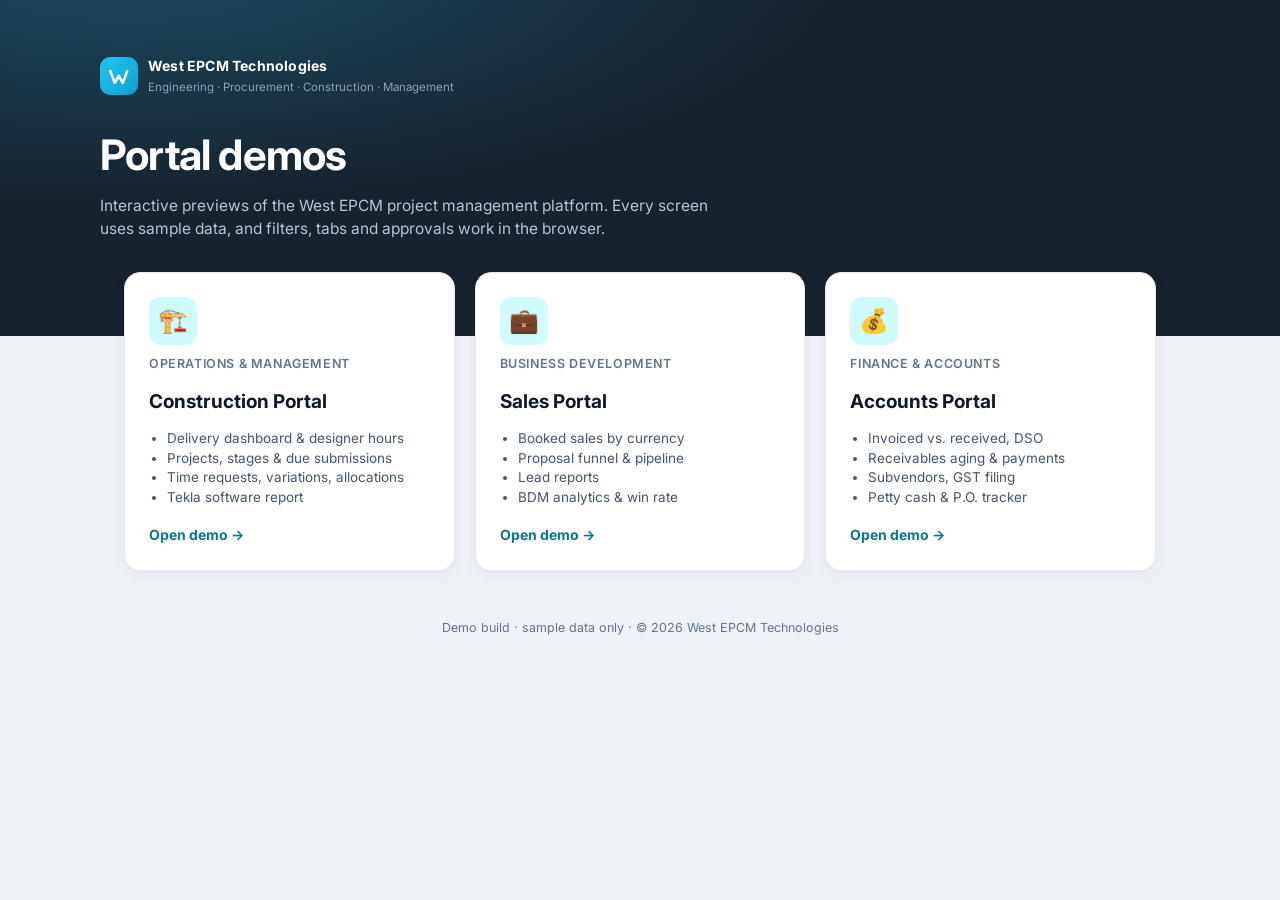
==== demo/index.html @ 6e312eb2 "Add standalone HTML demos: construction, sales and accounts portals Self-contained demo pages (sampl" ====
<!doctype html>
<html lang="en">
<head>
<meta charset="utf-8">
<meta name="viewport" content="width=device-width, initial-scale=1">
<title>West EPCM Portal Demos</title>
<meta name="description" content="West EPCM Technologies — interactive portal demos: Construction, Sales and Accounts.">
<link rel="preconnect" href="https://fonts.googleapis.com">
<link href="https://fonts.googleapis.com/css2?family=Inter:wght@400;500;600;700;800&display=swap" rel="stylesheet">
<style>
:root {
  color-scheme: light;
  --brand-ink: #18212e;
  --brand-surface: #222e3e;
  --brand-cyan: #22c7f0;
  --brand-cyan-strong: #0e9ed1;
  --brand-gold: #c9a227;
  --side-text: #f5f8fc;
  --side-muted: #93a1b5;

  --bg: #eef2f7;
  --card: #ffffff;
  --card-2: #f7f9fc;
  --border: #e6ebf2;
  --text: #0f172a;
  --text-2: #475569;
  --muted: #64748b;
  --accent: #0e7490;
  --accent-soft: #cffafe;
  --grid: #e8ecf2;
  --axis: #94a3b8;

  --good: #0f9d58;   --good-bg: #e3f6ec;
  --warn: #b26b00;   --warn-bg: #fff3d6;
  --bad: #c62828;    --bad-bg: #fde7e7;
  --info: #1d63b8;   --info-bg: #e3eefc;
  --neutral-bg: #eef1f5;

  --s1: #2a78d6; --s2: #eb6834; --s3: #1baf7a; --s4: #eda100;
  --s5: #e87ba4; --s6: #008300; --s7: #6250d6; --s8: #e34948;
  --seq1: #cde2fb; --seq2: #86b6ef; --seq3: #3987e5; --seq4: #1c5cab; --seq5: #0d366b;

  --shadow: 0 1px 2px rgba(15, 23, 42, .04), 0 4px 16px rgba(15, 23, 42, .05);
  --radius: 14px;
}
@media (prefers-color-scheme: dark) {
  :root:not([data-theme="light"]) {
    color-scheme: dark;
    --bg: #111821; --card: #1a2330; --card-2: #202b3a; --border: #2c3848;
    --text: #e8edf4; --text-2: #b8c3d1; --muted: #8b98aa; --accent: #22c7f0; --accent-soft: #123947;
    --grid: #263243; --axis: #5b6a7e;
    --good: #4cc98a; --good-bg: #133526; --warn: #f0b44c; --warn-bg: #3a2c10;
    --bad: #f07575; --bad-bg: #3d1a1d; --info: #6ea8f0; --info-bg: #15294a; --neutral-bg: #253041;
    --s1: #3987e5; --s2: #d95926; --s3: #199e70; --s4: #c98500;
    --s5: #d55181; --s6: #008300; --s7: #9085e9; --s8: #e66767;
    --seq1: #184f95; --seq2: #256abf; --seq3: #3987e5; --seq4: #6da7ec; --seq5: #b7d3f6;
    --shadow: 0 1px 2px rgba(0,0,0,.3), 0 6px 18px rgba(0,0,0,.25);
  }
}
:root[data-theme="dark"] {
  color-scheme: dark;
  --bg: #111821; --card: #1a2330; --card-2: #202b3a; --border: #2c3848;
  --text: #e8edf4; --text-2: #b8c3d1; --muted: #8b98aa; --accent: #22c7f0; --accent-soft: #123947;
  --grid: #263243; --axis: #5b6a7e;
  --good: #4cc98a; --good-bg: #133526; --warn: #f0b44c; --warn-bg: #3a2c10;
  --bad: #f07575; --bad-bg: #3d1a1d; --info: #6ea8f0; --info-bg: #15294a; --neutral-bg: #253041;
  --s1: #3987e5; --s2: #d95926; --s3: #199e70; --s4: #c98500;
  --s5: #d55181; --s6: #008300; --s7: #9085e9; --s8: #e66767;
  --seq1: #184f95; --seq2: #256abf; --seq3: #3987e5; --seq4: #6da7ec; --seq5: #b7d3f6;
  --shadow: 0 1px 2px rgba(0,0,0,.3), 0 6px 18px rgba(0,0,0,.25);
}

* { box-sizing: border-box; }
html, body { margin: 0; }
body {
  font-family: "Inter", system-ui, -apple-system, "Segoe UI", Roboto, sans-serif;
  background: var(--bg); color: var(--text); font-size: 14px; line-height: 1.45;
  -webkit-font-smoothing: antialiased;
}
button, input, select { font: inherit; color: inherit; }
.num { font-variant-numeric: tabular-nums; }

/* ---------- Shell ---------- */
.app { display: grid; grid-template-columns: 252px 1fr; min-height: 100vh; }
.sidebar {
  background: var(--brand-ink); color: var(--side-text); padding: 18px 14px;
  position: sticky; top: 0; height: 100vh; overflow-y: auto; display: flex; flex-direction: column; gap: 18px;
}
.brand { display: flex; align-items: center; gap: 10px; padding: 4px 6px 14px; border-bottom: 1px solid rgba(255,255,255,.08); }
.logo { width: 38px; height: 38px; border-radius: 10px; display: grid; place-items: center;
  background: linear-gradient(135deg, var(--brand-cyan), var(--brand-cyan-strong)); color: #fff; flex: none; }
.logo svg { width: 62%; height: 62%; }
.brand b { display: block; font-size: 14px; letter-spacing: .2px; }
.brand small { color: var(--side-muted); font-size: 11.5px; }
.nav-group h6 { margin: 0 0 6px 8px; font-size: 10.5px; letter-spacing: 1.2px; text-transform: uppercase; color: var(--side-muted); font-weight: 600; }
.nav-item { display: flex; align-items: center; gap: 10px; width: 100%; padding: 9px 10px; border: 0; background: none;
  border-radius: 9px; color: #cfd8e3; cursor: pointer; text-align: left; font-size: 13.5px; }
.nav-item:hover { background: rgba(255,255,255,.06); color: #fff; }
.nav-item.active { background: rgba(34,199,240,.14); color: #fff; box-shadow: inset 3px 0 0 var(--brand-cyan); }
.nav-item .ico { width: 18px; text-align: center; opacity: .9; }
.nav-item .badge { margin-left: auto; background: var(--brand-gold); color: #1b1b1b; border-radius: 999px; font-size: 11px; padding: 1px 7px; font-weight: 700; }
.side-foot { margin-top: auto; font-size: 12px; color: var(--side-muted); padding: 10px 8px 0; border-top: 1px solid rgba(255,255,255,.08); }
.side-foot a { color: var(--brand-cyan); text-decoration: none; display: block; padding: 3px 0; }
.side-foot a:hover { text-decoration: underline; }

.main { min-width: 0; display: flex; flex-direction: column; }
.topbar { display: flex; align-items: center; gap: 14px; padding: 14px 28px; background: var(--card); border-bottom: 1px solid var(--border);
  position: sticky; top: 0; z-index: 5; }
.topbar h1 { font-size: 18px; margin: 0; font-weight: 700; }
.topbar .crumb { color: var(--muted); font-size: 12.5px; }
.topbar .spacer { flex: 1; }
.search { display: flex; align-items: center; gap: 8px; background: var(--card-2); border: 1px solid var(--border); border-radius: 10px; padding: 7px 12px; width: 260px; color: var(--muted); }
.search input { border: 0; outline: 0; background: transparent; width: 100%; }
.icon-btn { width: 36px; height: 36px; border-radius: 10px; border: 1px solid var(--border); background: var(--card); cursor: pointer; display: grid; place-items: center; position: relative; }
.icon-btn .dot { position: absolute; top: 6px; right: 7px; width: 8px; height: 8px; border-radius: 50%; background: var(--bad); border: 2px solid var(--card); }
.user { display: flex; align-items: center; gap: 10px; }
.avatar { width: 36px; height: 36px; border-radius: 50%; display: grid; place-items: center; font-weight: 700; font-size: 13px; color: #fff;
  background: linear-gradient(135deg, #0e7490, #1d4ed8); }
.user small { display: block; color: var(--muted); font-size: 11.5px; }
.menu-btn { display: none; }

.demo-banner { background: linear-gradient(90deg, rgba(34,199,240,.12), rgba(201,162,39,.12)); border-bottom: 1px solid var(--border);
  padding: 7px 28px; font-size: 12.5px; color: var(--text-2); display: flex; gap: 8px; align-items: center; flex-wrap: wrap; }
.demo-banner b { color: var(--accent); }

.content { padding: 24px 28px 48px; display: flex; flex-direction: column; gap: 20px; }
.view { display: none; flex-direction: column; gap: 20px; }
.view.active { display: flex; }

.page-head { display: flex; align-items: flex-end; justify-content: space-between; gap: 16px; flex-wrap: wrap; }
.page-head h2 { margin: 0; font-size: 22px; }
.page-head p { margin: 4px 0 0; color: var(--muted); }

/* ---------- Filters ---------- */
.filters { display: flex; gap: 10px; flex-wrap: wrap; align-items: center; }
.seg { display: inline-flex; background: var(--card); border: 1px solid var(--border); border-radius: 10px; padding: 3px; }
.seg button { border: 0; background: none; padding: 6px 12px; border-radius: 7px; cursor: pointer; color: var(--text-2); font-size: 13px; }
.seg button.on { background: var(--accent); color: #fff; }
:root[data-theme="dark"] .seg button.on { color: #0b1220; }
@media (prefers-color-scheme: dark) { :root:not([data-theme="light"]) .seg button.on { color: #0b1220; } }
.select { background: var(--card); border: 1px solid var(--border); border-radius: 10px; padding: 7px 10px; font-size: 13px; }
.btn { border: 1px solid var(--border); background: var(--card); border-radius: 10px; padding: 8px 14px; cursor: pointer; font-weight: 600; font-size: 13px; display: inline-flex; gap: 6px; align-items: center; }
.btn.primary { background: var(--accent); border-color: var(--accent); color: #fff; }
:root[data-theme="dark"] .btn.primary { color: #0b1220; }
@media (prefers-color-scheme: dark) { :root:not([data-theme="light"]) .btn.primary { color: #0b1220; } }
.btn.sm { padding: 4px 10px; font-size: 12px; border-radius: 8px; }
.btn.ok { color: var(--good); }
.btn.no { color: var(--bad); }
.btn:hover { filter: brightness(.97); }

/* ---------- KPI tiles ---------- */
.kpis { display: grid; grid-template-columns: repeat(auto-fit, minmax(190px, 1fr)); gap: 16px; }
.kpi { background: var(--card); border: 1px solid var(--border); border-radius: var(--radius); padding: 16px 18px; box-shadow: var(--shadow); display: flex; flex-direction: column; gap: 6px; min-width: 0; }
.kpi .lbl { color: var(--muted); font-size: 12.5px; font-weight: 600; display: flex; align-items: center; gap: 8px; }
.kpi .lbl .chip-ico { width: 26px; height: 26px; border-radius: 8px; display: grid; place-items: center; background: var(--accent-soft); font-size: 14px; }
.kpi .val { font-size: 26px; font-weight: 750; letter-spacing: -.5px; font-variant-numeric: tabular-nums; }
.kpi .val small { font-size: 13px; color: var(--muted); font-weight: 600; margin-left: 4px; }
.kpi .foot { display: flex; align-items: center; justify-content: space-between; gap: 8px; font-size: 12px; color: var(--muted); }
.delta { font-weight: 700; font-size: 12px; }
.delta.up { color: var(--good); } .delta.down { color: var(--bad); }
.kpi svg.spark { width: 84px; height: 26px; flex: none; }

/* ---------- Cards / grid ---------- */
.grid { display: grid; gap: 20px; }
.g-2 { grid-template-columns: repeat(2, minmax(0, 1fr)); }
.g-3-1 { grid-template-columns: minmax(0, 2fr) minmax(0, 1fr); }
.g-1-1-1 { grid-template-columns: repeat(3, minmax(0, 1fr)); }
.card { background: var(--card); border: 1px solid var(--border); border-radius: var(--radius); box-shadow: var(--shadow); padding: 18px 20px; min-width: 0; }
.card-h { display: flex; align-items: flex-start; justify-content: space-between; gap: 12px; margin-bottom: 12px; flex-wrap: wrap; }
.card-h h3 { margin: 0; font-size: 15px; }
.card-h p { margin: 2px 0 0; color: var(--muted); font-size: 12.5px; }
.legend { display: flex; gap: 14px; flex-wrap: wrap; font-size: 12px; color: var(--text-2); }
.legend span { display: inline-flex; align-items: center; gap: 6px; }
.legend i { width: 10px; height: 10px; border-radius: 3px; display: inline-block; }
.chart { width: 100%; position: relative; }
.chart svg { display: block; width: 100%; overflow: visible; }
.chart text { fill: var(--muted); font-size: 11px; font-family: inherit; }
.chart .gridline { stroke: var(--grid); stroke-width: 1; }
.chart .baseline { stroke: var(--axis); stroke-width: 1; }
.chart .hit { fill: transparent; cursor: crosshair; }
.chart .cross { stroke: var(--axis); stroke-dasharray: 3 3; }
.chart .dlabel { fill: var(--text-2); font-weight: 600; }

.tip { position: fixed; pointer-events: none; z-index: 50; background: var(--card); border: 1px solid var(--border); box-shadow: 0 8px 24px rgba(0,0,0,.18);
  border-radius: 10px; padding: 9px 11px; font-size: 12px; min-width: 150px; opacity: 0; transition: opacity .08s; color: var(--text); }
.tip.show { opacity: 1; }
.tip .t-h { font-weight: 700; margin-bottom: 5px; }
.tip .t-r { display: flex; align-items: center; gap: 8px; justify-content: space-between; }
.tip .t-r span:first-child { display: inline-flex; align-items: center; gap: 6px; color: var(--text-2); }
.tip i { width: 9px; height: 9px; border-radius: 2px; display: inline-block; }

/* ---------- Bars list / meters ---------- */
.hlist { display: flex; flex-direction: column; gap: 12px; }
.hrow { display: grid; grid-template-columns: 130px 1fr 72px; gap: 10px; align-items: center; font-size: 13px; }
.hrow .name { color: var(--text-2); white-space: nowrap; overflow: hidden; text-overflow: ellipsis; }
.hrow .v { text-align: right; font-weight: 650; font-variant-numeric: tabular-nums; }
.track { height: 10px; border-radius: 6px; background: var(--neutral-bg); overflow: hidden; }
.track > b { display: block; height: 100%; border-radius: 6px; background: var(--s1); }
.progress { display: flex; align-items: center; gap: 8px; min-width: 120px; }
.progress .track { flex: 1; height: 7px; }
.progress span { font-size: 12px; color: var(--muted); width: 34px; text-align: right; font-variant-numeric: tabular-nums; }

/* ---------- Tables ---------- */
.table-wrap { overflow-x: auto; margin: 0 -20px; padding: 0 20px; }
table { width: 100%; border-collapse: collapse; font-size: 13px; }
th { text-align: left; font-size: 11.5px; text-transform: uppercase; letter-spacing: .5px; color: var(--muted); font-weight: 650; padding: 10px 10px; border-bottom: 1px solid var(--border); white-space: nowrap; background: var(--card-2); }
td { padding: 11px 10px; border-bottom: 1px solid var(--border); vertical-align: middle; white-space: nowrap; }
tr:last-child td { border-bottom: 0; }
tbody tr:hover td { background: var(--card-2); }
td.r, th.r { text-align: right; font-variant-numeric: tabular-nums; }
.cell-main { font-weight: 650; }
.cell-sub { color: var(--muted); font-size: 12px; }

.pill { display: inline-flex; align-items: center; gap: 5px; padding: 3px 9px; border-radius: 999px; font-size: 11.5px; font-weight: 650; white-space: nowrap; }
.pill.good { background: var(--good-bg); color: var(--good); }
.pill.warn { background: var(--warn-bg); color: var(--warn); }
.pill.bad  { background: var(--bad-bg);  color: var(--bad); }
.pill.info { background: var(--info-bg); color: var(--info); }
.pill.neutral { background: var(--neutral-bg); color: var(--text-2); }

/* ---------- Feed ---------- */
.feed { display: flex; flex-direction: column; }
.feed-item { display: flex; gap: 12px; padding: 10px 0; border-bottom: 1px dashed var(--border); }
.feed-item:last-child { border-bottom: 0; }
.feed-ico { width: 32px; height: 32px; border-radius: 9px; background: var(--card-2); display: grid; place-items: center; flex: none; border: 1px solid var(--border); }
.feed-item b { font-weight: 650; }
.feed-item small { display: block; color: var(--muted); font-size: 11.5px; margin-top: 2px; }

.toast { position: fixed; bottom: 22px; right: 22px; background: var(--brand-ink); color: #fff; padding: 11px 16px; border-radius: 10px; font-size: 13px;
  box-shadow: 0 10px 30px rgba(0,0,0,.25); transform: translateY(20px); opacity: 0; transition: .2s; z-index: 60; }
.toast.show { transform: none; opacity: 1; }

.empty-note { color: var(--muted); font-size: 12.5px; }

@media (max-width: 1180px) {
  .g-3-1, .g-1-1-1 { grid-template-columns: 1fr; }
}
@media (max-width: 900px) {
  .app { grid-template-columns: 1fr; }
  .sidebar { position: fixed; inset: 0 auto 0 0; width: 260px; z-index: 40; transform: translateX(-100%); transition: transform .2s; }
  .sidebar.open { transform: none; box-shadow: 0 0 0 100vmax rgba(0,0,0,.4); }
  .menu-btn { display: grid; }
  .search { display: none; }
  .g-2 { grid-template-columns: 1fr; }
  .topbar, .content, .demo-banner { padding-left: 16px; padding-right: 16px; }
  .user .who { display: none; }
  .hrow { grid-template-columns: 100px 1fr 64px; }
}

.hero { background: radial-gradient(1200px 400px at 10% -10%, rgba(34,199,240,.25), transparent 60%), var(--brand-ink); color: #fff; padding: 56px 24px 96px; }
.hero-in { max-width: 1080px; margin: 0 auto; }
.hero .brand { border: 0; padding: 0 0 28px; }
.hero h1 { font-size: clamp(28px, 4vw, 42px); margin: 0 0 10px; letter-spacing: -.8px; }
.hero p { color: #b9c5d4; max-width: 640px; margin: 0; font-size: 15.5px; }
.tiles { max-width: 1080px; margin: -64px auto 48px; padding: 0 24px; display: grid; grid-template-columns: repeat(3, minmax(0, 1fr)); gap: 20px; }
.tile { background: var(--card); border: 1px solid var(--border); border-radius: 16px; padding: 24px; box-shadow: var(--shadow); text-decoration: none; color: var(--text);
  display: flex; flex-direction: column; gap: 10px; transition: transform .15s, box-shadow .15s; }
.tile:hover { transform: translateY(-3px); box-shadow: 0 12px 32px rgba(15,23,42,.12); }
.tile .ti { width: 48px; height: 48px; border-radius: 12px; display: grid; place-items: center; font-size: 24px; background: var(--accent-soft); }
.tile h2 { margin: 4px 0 0; font-size: 19px; }
.tile .tag { color: var(--muted); font-size: 12.5px; font-weight: 600; text-transform: uppercase; letter-spacing: .6px; }
.tile ul { margin: 4px 0 8px; padding-left: 18px; color: var(--text-2); font-size: 13.5px; }
.tile .go { margin-top: auto; color: var(--accent); font-weight: 700; }
.foot { text-align: center; color: var(--muted); font-size: 12.5px; padding: 0 24px 40px; }
@media (max-width: 900px) { .tiles { grid-template-columns: 1fr; padding: 0 16px; } .hero { padding: 40px 16px 88px; } }
</style>
</head>
<body>
<header class="hero">
  <div class="hero-in">
    <div class="brand">
      <div class="logo"><svg viewBox="0 0 100 100" fill="none" stroke="currentColor" stroke-width="11" stroke-linecap="round" stroke-linejoin="round" aria-hidden="true"><polyline points="14,26 33,76 50,46 67,76 86,26"/></svg></div>
      <div><b>West EPCM Technologies</b><small>Engineering · Procurement · Construction · Management</small></div>
    </div>
    <h1>Portal demos</h1>
    <p>Interactive previews of the West EPCM project management platform. Every screen uses sample data, and filters, tabs and approvals work in the browser.</p>
  </div>
</header>
<main class="tiles">
  <a class="tile" href="construction-portal.html">
    <div class="ti">🏗️</div><span class="tag">Operations &amp; Management</span><h2>Construction Portal</h2>
    <ul><li>Delivery dashboard &amp; designer hours</li><li>Projects, stages &amp; due submissions</li><li>Time requests, variations, allocations</li><li>Tekla software report</li></ul>
    <span class="go">Open demo →</span>
  </a>
  <a class="tile" href="sales-portal.html">
    <div class="ti">💼</div><span class="tag">Business Development</span><h2>Sales Portal</h2>
    <ul><li>Booked sales by currency</li><li>Proposal funnel &amp; pipeline</li><li>Lead reports</li><li>BDM analytics &amp; win rate</li></ul>
    <span class="go">Open demo →</span>
  </a>
  <a class="tile" href="accounts-portal.html">
    <div class="ti">💰</div><span class="tag">Finance &amp; Accounts</span><h2>Accounts Portal</h2>
    <ul><li>Invoiced vs. received, DSO</li><li>Receivables aging &amp; payments</li><li>Subvendors, GST filing</li><li>Petty cash &amp; P.O. tracker</li></ul>
    <span class="go">Open demo →</span>
  </a>
</main>
<p class="foot">Demo build · sample data only · © 2026 West EPCM Technologies</p>
<script>
try { var t = localStorage.getItem('wepcm-demo-theme'); if (t) document.documentElement.setAttribute('data-theme', t); } catch (e) {}
</script>
</body>
</html>
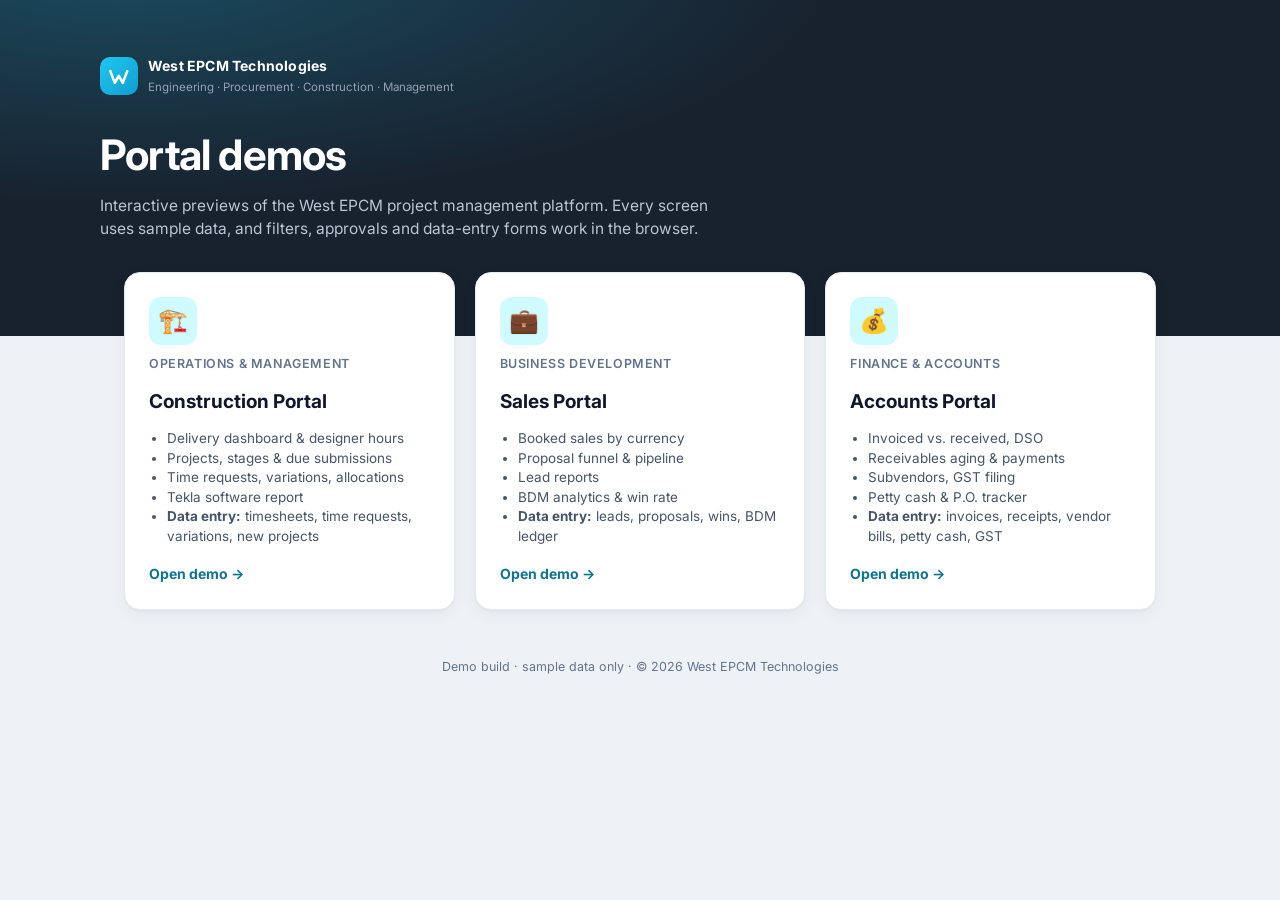
==== commit 7609be7e: "Demos: add data-entry forms for construction, sales and accounts users Each portal demo gets a Data " ====
--- a/demo/index.html
+++ b/demo/index.html
@@ -246,6 +246,56 @@
   .user .who { display: none; }
   .hrow { grid-template-columns: 100px 1fr 64px; }
 }
+
+/* ---------- Entry forms (modal) ---------- */
+.modal-back { position: fixed; inset: 0; background: rgba(10, 16, 26, .55); z-index: 70; display: none; align-items: flex-start; justify-content: center; padding: 40px 16px; overflow-y: auto; }
+.modal-back.show { display: flex; }
+.modal { background: var(--card); border: 1px solid var(--border); border-radius: 16px; width: 100%; max-width: 640px; box-shadow: 0 24px 60px rgba(0,0,0,.3); animation: pop .16s ease-out; }
+@keyframes pop { from { transform: translateY(10px); opacity: 0; } to { transform: none; opacity: 1; } }
+.modal-h { display: flex; align-items: flex-start; gap: 12px; padding: 18px 22px; border-bottom: 1px solid var(--border); }
+.modal-h .mi { width: 40px; height: 40px; border-radius: 11px; background: var(--accent-soft); display: grid; place-items: center; font-size: 20px; flex: none; }
+.modal-h h3 { margin: 0; font-size: 17px; }
+.modal-h p { margin: 2px 0 0; color: var(--muted); font-size: 12.5px; }
+.modal-h .x { margin-left: auto; border: 0; background: none; font-size: 22px; line-height: 1; cursor: pointer; color: var(--muted); }
+.modal-flow { display: flex; gap: 6px; flex-wrap: wrap; padding: 10px 22px; background: var(--card-2); border-bottom: 1px solid var(--border); font-size: 12px; color: var(--text-2); align-items: center; }
+.modal-flow b { background: var(--accent-soft); color: var(--accent); border-radius: 999px; padding: 2px 9px; font-weight: 650; }
+.modal-b { padding: 18px 22px; display: grid; grid-template-columns: 1fr 1fr; gap: 14px 16px; }
+.fld { display: flex; flex-direction: column; gap: 5px; grid-column: span 2; min-width: 0; }
+.fld.half { grid-column: span 1; }
+.fld label { font-size: 12.5px; font-weight: 650; color: var(--text-2); }
+.fld label .req { color: var(--bad); }
+.fld input, .fld select, .fld textarea { width: 100%; border: 1px solid var(--border); background: var(--card); border-radius: 9px; padding: 9px 11px; font-size: 13.5px; outline: 0; }
+.fld textarea { min-height: 76px; resize: vertical; }
+.fld input:focus, .fld select:focus, .fld textarea:focus { border-color: var(--accent); box-shadow: 0 0 0 3px rgba(34,199,240,.18); }
+.fld.err input, .fld.err select, .fld.err textarea { border-color: var(--bad); }
+.fld .hint { font-size: 11.5px; color: var(--muted); }
+.fld.err .hint { color: var(--bad); }
+.fld .info { border-radius: 9px; padding: 10px 12px; font-size: 12.5px; background: var(--info-bg); color: var(--info); }
+.fld .info.warn { background: var(--warn-bg); color: var(--warn); }
+.drop { border: 1.5px dashed var(--border); border-radius: 10px; padding: 16px; text-align: center; color: var(--muted); font-size: 12.5px; cursor: pointer; background: var(--card-2); }
+.drop:hover { border-color: var(--accent); color: var(--accent); }
+.drop.has { border-style: solid; color: var(--good); border-color: var(--good); }
+.modal-f { display: flex; gap: 10px; justify-content: flex-end; padding: 14px 22px; border-top: 1px solid var(--border); }
+@media (max-width: 600px) { .fld.half { grid-column: span 2; } .modal-back { padding: 12px; } }
+
+/* ---------- Data-entry hub ---------- */
+.roles { display: grid; grid-template-columns: repeat(auto-fit, minmax(250px, 1fr)); gap: 16px; }
+.role-card { background: var(--card); border: 1px solid var(--border); border-radius: var(--radius); padding: 18px; box-shadow: var(--shadow); display: flex; flex-direction: column; gap: 10px; }
+.role-card .who { display: flex; align-items: center; gap: 10px; }
+.role-card .who .avatar { width: 34px; height: 34px; font-size: 12px; }
+.role-card .who b { display: block; }
+.role-card .who small { color: var(--muted); font-size: 12px; }
+.role-card .acts { display: flex; flex-direction: column; gap: 8px; }
+.role-card .acts .btn { justify-content: flex-start; width: 100%; }
+.role-card .acts .btn small { margin-left: auto; color: var(--muted); font-weight: 500; }
+.steps { display: grid; grid-template-columns: repeat(4, minmax(0, 1fr)); gap: 12px; }
+.step { background: var(--card); border: 1px solid var(--border); border-radius: 12px; padding: 14px; position: relative; }
+.step .n { width: 26px; height: 26px; border-radius: 50%; background: var(--accent); color: #fff; display: grid; place-items: center; font-weight: 700; font-size: 12.5px; margin-bottom: 8px; }
+.step b { display: block; font-size: 13.5px; }
+.step small { color: var(--muted); font-size: 12px; }
+@media (max-width: 900px) { .steps { grid-template-columns: 1fr 1fr; } }
+tr.fresh td { animation: fresh 2.4s ease-out; }
+@keyframes fresh { 0% { background: var(--accent-soft); } 100% { background: transparent; } }
 
 .hero { background: radial-gradient(1200px 400px at 10% -10%, rgba(34,199,240,.25), transparent 60%), var(--brand-ink); color: #fff; padding: 56px 24px 96px; }
 .hero-in { max-width: 1080px; margin: 0 auto; }
@@ -273,23 +323,23 @@
       <div><b>West EPCM Technologies</b><small>Engineering · Procurement · Construction · Management</small></div>
     </div>
     <h1>Portal demos</h1>
-    <p>Interactive previews of the West EPCM project management platform. Every screen uses sample data, and filters, tabs and approvals work in the browser.</p>
+    <p>Interactive previews of the West EPCM project management platform. Every screen uses sample data, and filters, approvals and data-entry forms work in the browser.</p>
   </div>
 </header>
 <main class="tiles">
   <a class="tile" href="construction-portal.html">
     <div class="ti">🏗️</div><span class="tag">Operations &amp; Management</span><h2>Construction Portal</h2>
-    <ul><li>Delivery dashboard &amp; designer hours</li><li>Projects, stages &amp; due submissions</li><li>Time requests, variations, allocations</li><li>Tekla software report</li></ul>
+    <ul><li>Delivery dashboard &amp; designer hours</li><li>Projects, stages &amp; due submissions</li><li>Time requests, variations, allocations</li><li>Tekla software report</li><li><b>Data entry:</b> timesheets, time requests, variations, new projects</li></ul>
     <span class="go">Open demo →</span>
   </a>
   <a class="tile" href="sales-portal.html">
     <div class="ti">💼</div><span class="tag">Business Development</span><h2>Sales Portal</h2>
-    <ul><li>Booked sales by currency</li><li>Proposal funnel &amp; pipeline</li><li>Lead reports</li><li>BDM analytics &amp; win rate</li></ul>
+    <ul><li>Booked sales by currency</li><li>Proposal funnel &amp; pipeline</li><li>Lead reports</li><li>BDM analytics &amp; win rate</li><li><b>Data entry:</b> leads, proposals, wins, BDM ledger</li></ul>
     <span class="go">Open demo →</span>
   </a>
   <a class="tile" href="accounts-portal.html">
     <div class="ti">💰</div><span class="tag">Finance &amp; Accounts</span><h2>Accounts Portal</h2>
-    <ul><li>Invoiced vs. received, DSO</li><li>Receivables aging &amp; payments</li><li>Subvendors, GST filing</li><li>Petty cash &amp; P.O. tracker</li></ul>
+    <ul><li>Invoiced vs. received, DSO</li><li>Receivables aging &amp; payments</li><li>Subvendors, GST filing</li><li>Petty cash &amp; P.O. tracker</li><li><b>Data entry:</b> invoices, receipts, vendor bills, petty cash, GST</li></ul>
     <span class="go">Open demo →</span>
   </a>
 </main>
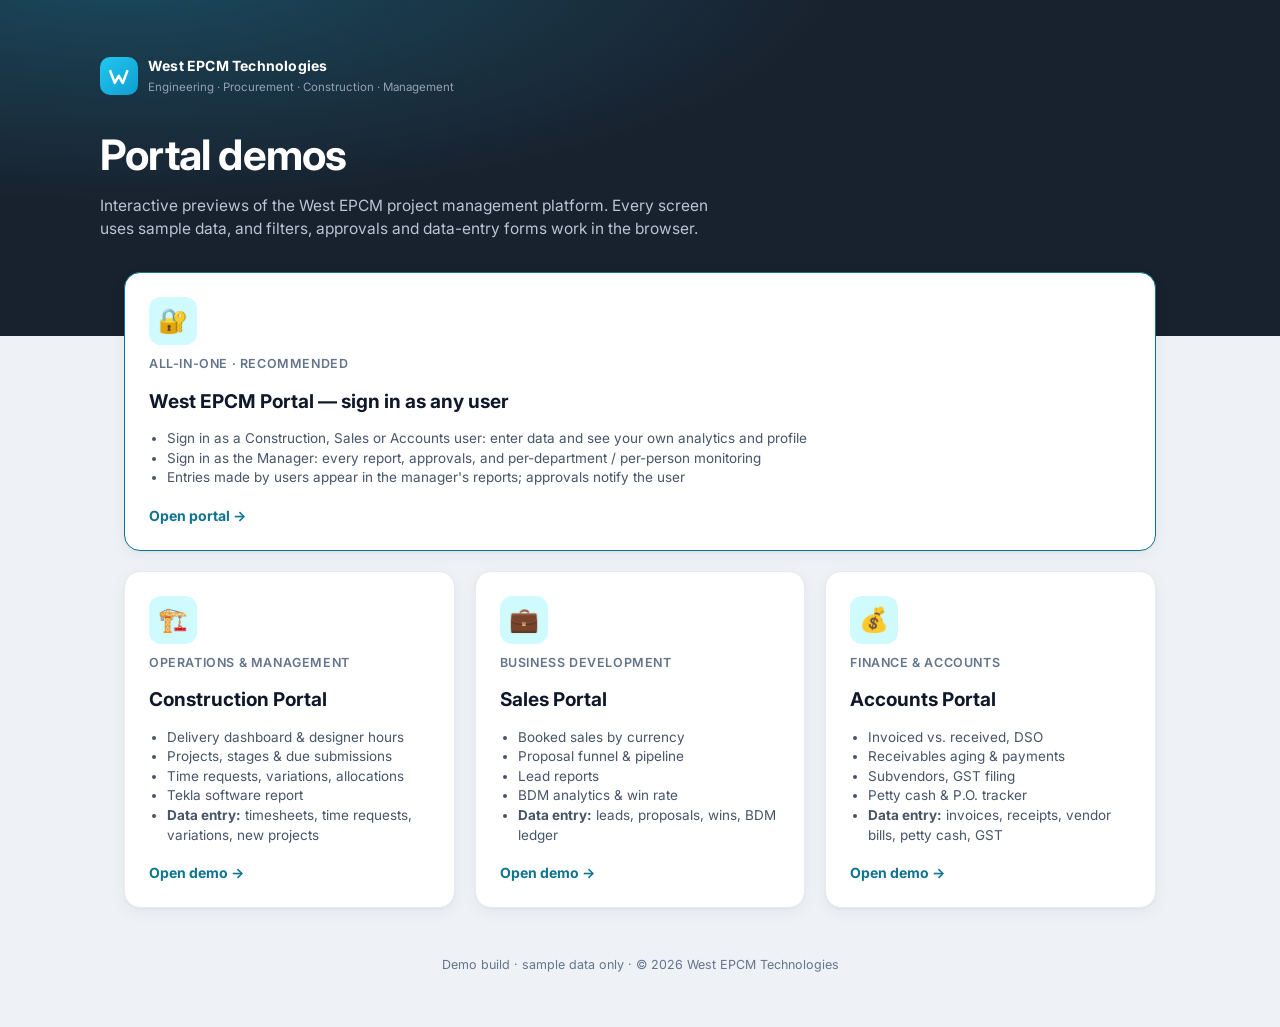
==== commit 3d03d840: "Demos: single-file West EPCM portal with logins and manager monitoring west-epcm-portal.html combine" ====
--- a/demo/index.html
+++ b/demo/index.html
@@ -327,6 +327,11 @@
   </div>
 </header>
 <main class="tiles">
+  <a class="tile" href="west-epcm-portal.html" style="grid-column:1/-1;border-color:var(--accent)">
+    <div class="ti">🔐</div><span class="tag">All-in-one · recommended</span><h2>West EPCM Portal — sign in as any user</h2>
+    <ul><li>Sign in as a Construction, Sales or Accounts user: enter data and see your own analytics and profile</li><li>Sign in as the Manager: every report, approvals, and per-department / per-person monitoring</li><li>Entries made by users appear in the manager's reports; approvals notify the user</li></ul>
+    <span class="go">Open portal →</span>
+  </a>
   <a class="tile" href="construction-portal.html">
     <div class="ti">🏗️</div><span class="tag">Operations &amp; Management</span><h2>Construction Portal</h2>
     <ul><li>Delivery dashboard &amp; designer hours</li><li>Projects, stages &amp; due submissions</li><li>Time requests, variations, allocations</li><li>Tekla software report</li><li><b>Data entry:</b> timesheets, time requests, variations, new projects</li></ul>
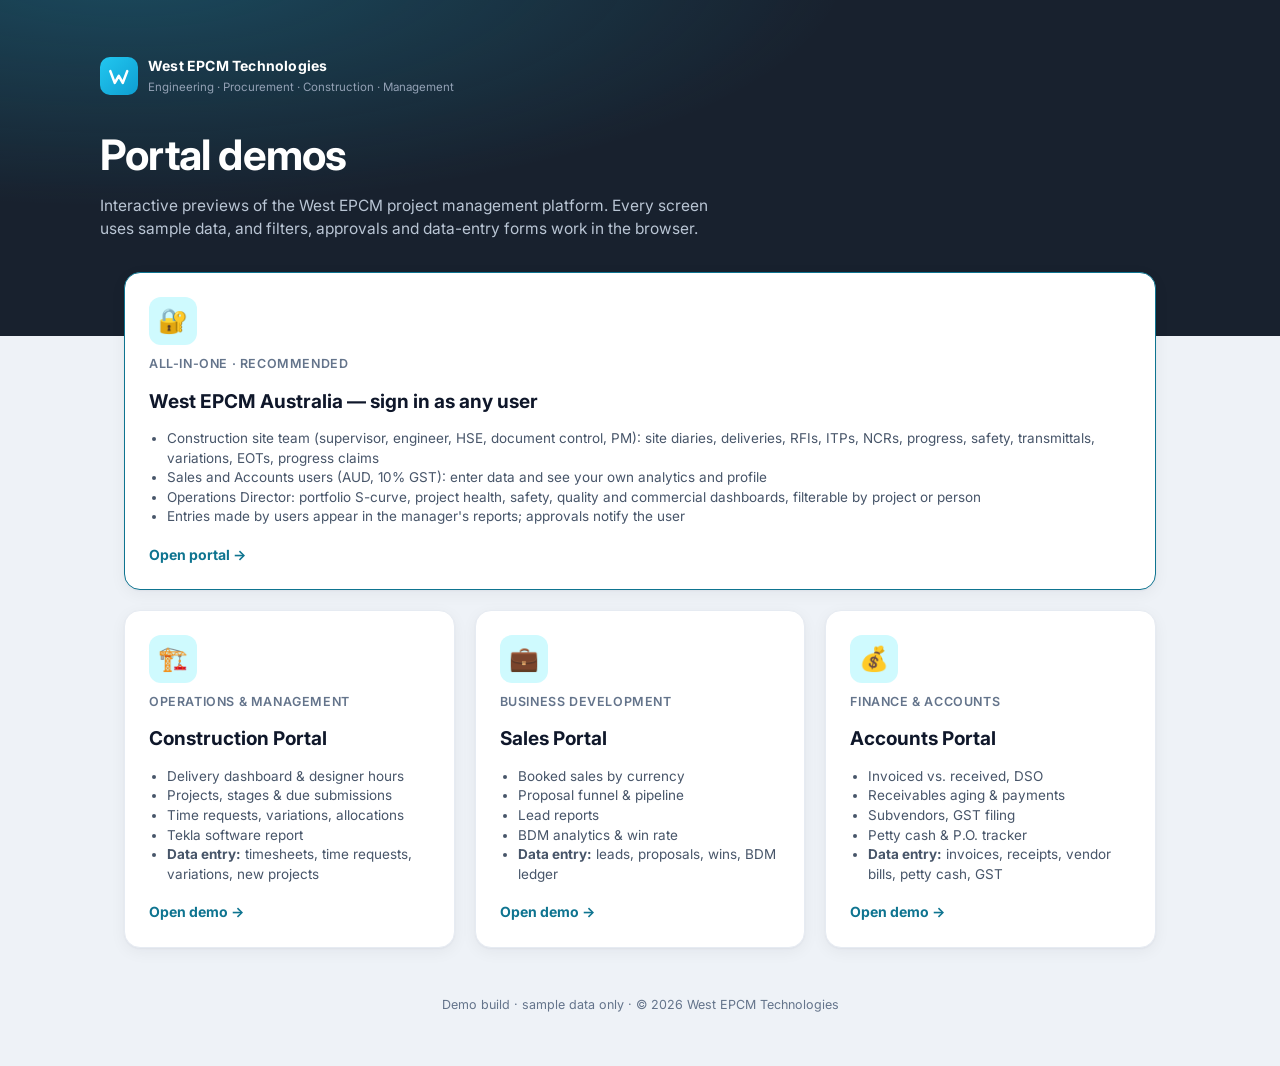
==== commit e12f8ef7: "Demos: Australian portal with full construction module and director dashboard west-epcm-portal.html " ====
--- a/demo/index.html
+++ b/demo/index.html
@@ -328,8 +328,8 @@
 </header>
 <main class="tiles">
   <a class="tile" href="west-epcm-portal.html" style="grid-column:1/-1;border-color:var(--accent)">
-    <div class="ti">🔐</div><span class="tag">All-in-one · recommended</span><h2>West EPCM Portal — sign in as any user</h2>
-    <ul><li>Sign in as a Construction, Sales or Accounts user: enter data and see your own analytics and profile</li><li>Sign in as the Manager: every report, approvals, and per-department / per-person monitoring</li><li>Entries made by users appear in the manager's reports; approvals notify the user</li></ul>
+    <div class="ti">🔐</div><span class="tag">All-in-one · recommended</span><h2>West EPCM Australia — sign in as any user</h2>
+    <ul><li>Construction site team (supervisor, engineer, HSE, document control, PM): site diaries, deliveries, RFIs, ITPs, NCRs, progress, safety, transmittals, variations, EOTs, progress claims</li><li>Sales and Accounts users (AUD, 10% GST): enter data and see your own analytics and profile</li><li>Operations Director: portfolio S-curve, project health, safety, quality and commercial dashboards, filterable by project or person</li><li>Entries made by users appear in the manager's reports; approvals notify the user</li></ul>
     <span class="go">Open portal →</span>
   </a>
   <a class="tile" href="construction-portal.html">
